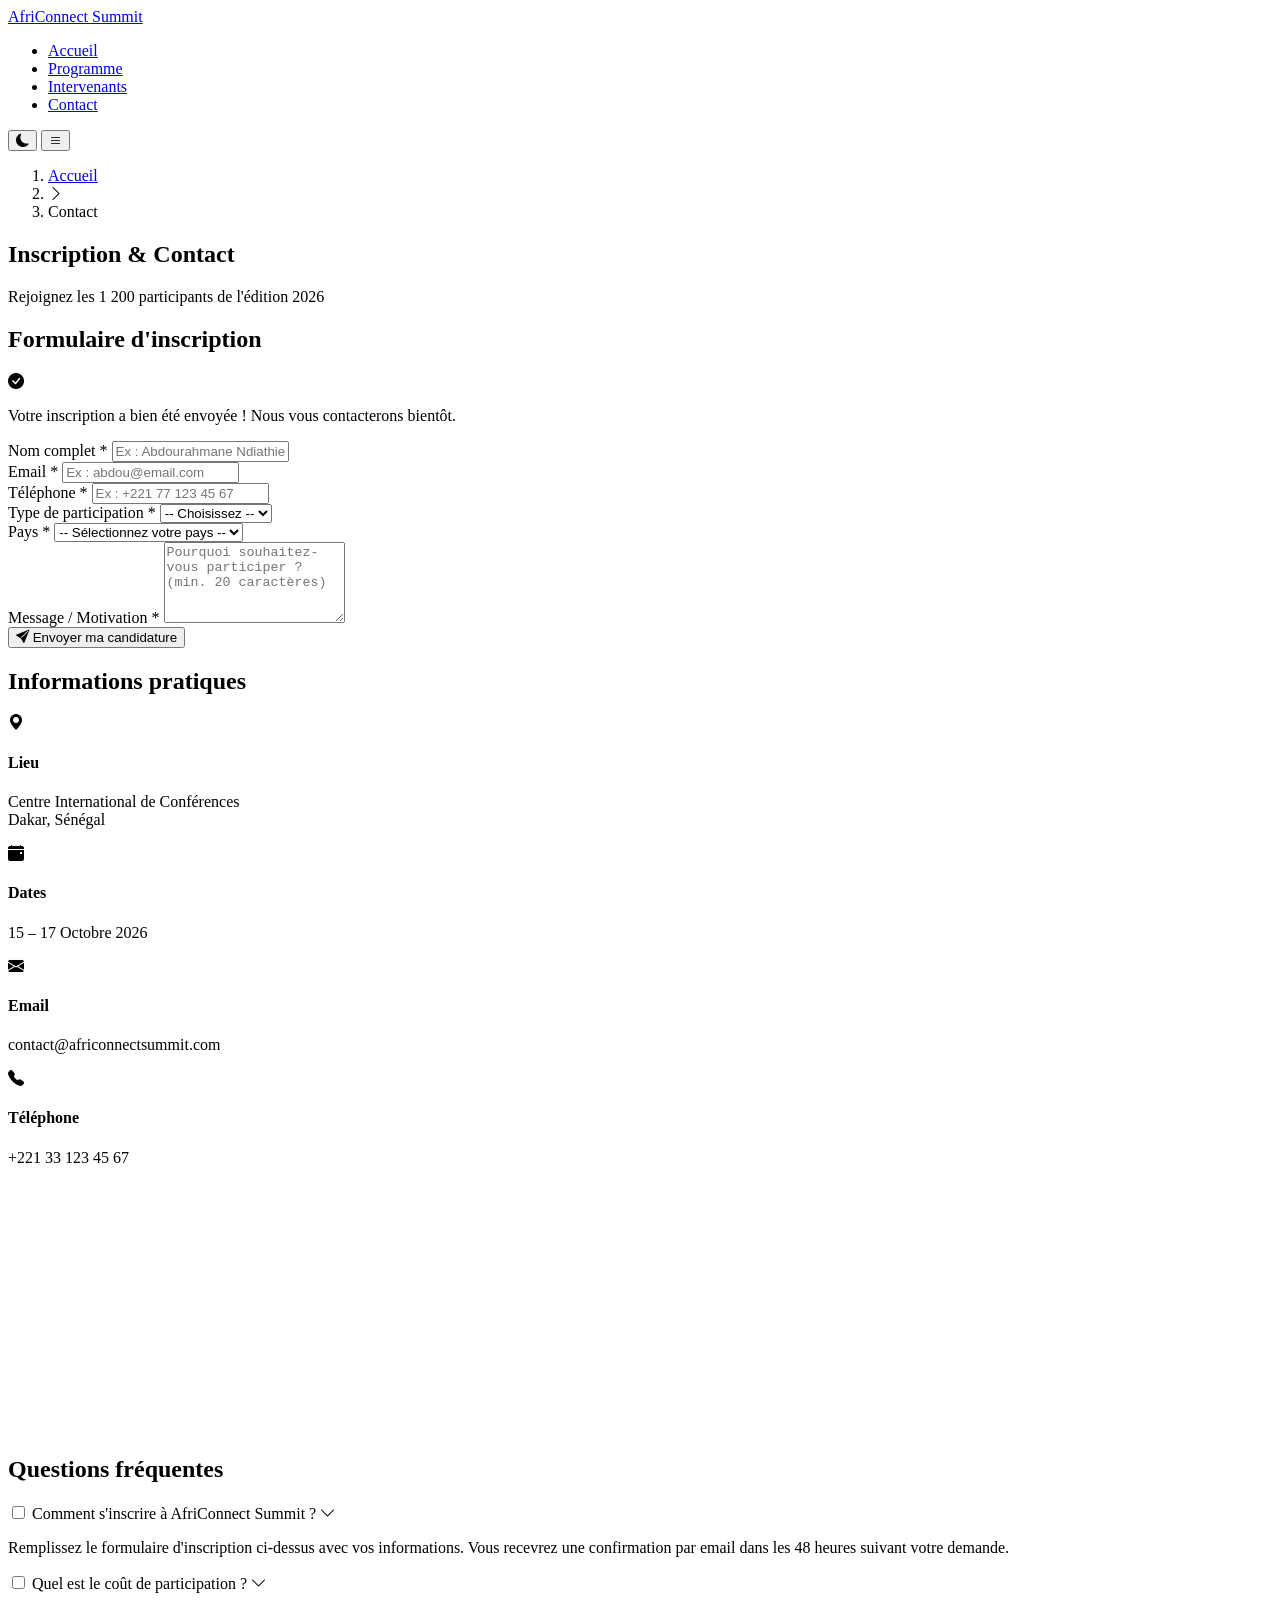
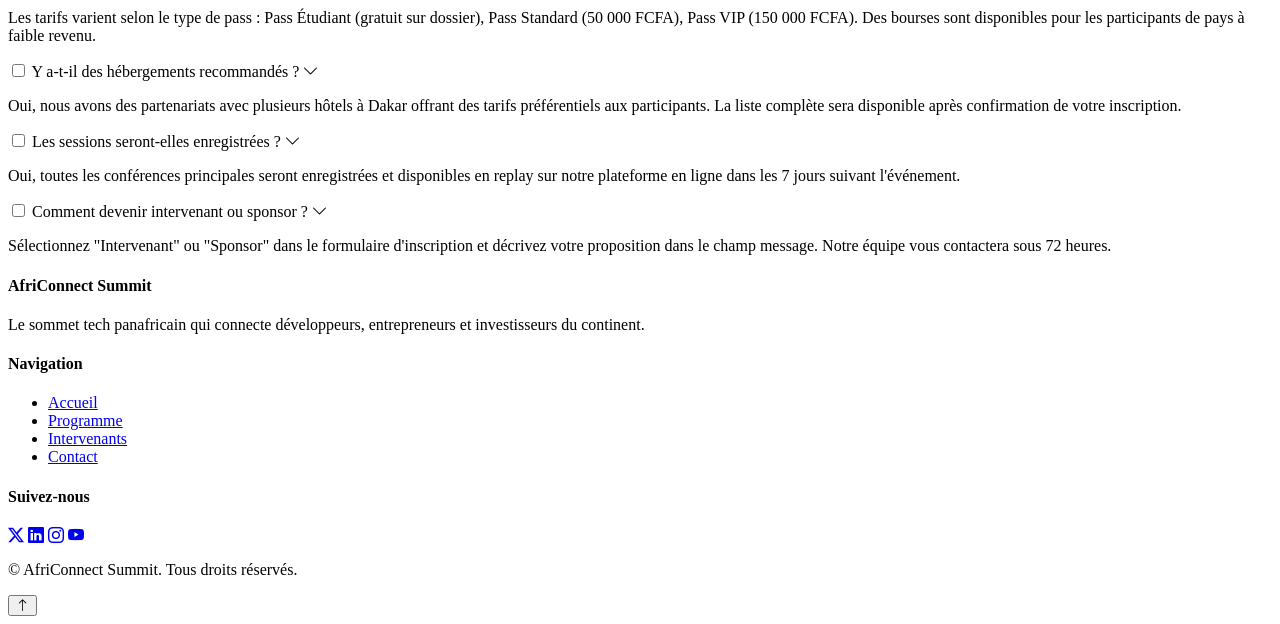
==== contact.html @ e4aba600 "HTML : structure complète des 4 pages avec sections et contenu" ====
<!DOCTYPE html>
<html lang="en">
<head>
    <meta charset="UTF-8">
    <meta name="viewport" content="width=device-width, initial-scale=1.0">
    <title>AfriConnect Summit - Contact</title>
      <!-- Bootstrap Icons -->
    <link rel="stylesheet" href="https://cdn.jsdelivr.net/npm/bootstrap-icons@1.11.0/font/bootstrap-icons.css">

    <!-- Google Fonts -->
    <link rel="preconnect" href="https://fonts.googleapis.com">
    <link href="https://fonts.googleapis.com/css2?family=Space+Grotesk:wght@400;600;700&family=Inter:wght@400;500&display=swap" rel="stylesheet">

    <!-- CSS -->
    <link rel="stylesheet" href="css/style.css">
</head>
<body>
   

    <!-- ========== NAVBAR ========== -->
    <header>
        <nav class="navbar" id="navbar">
            <div class="nav-container">
                <a href="index.html" class="nav-logo">
                    AfriConnect <span>Summit</span>
                </a>
                <ul class="nav-links" id="nav-links">
                    <li><a href="index.html">Accueil</a></li>
                    <li><a href="programme.html">Programme</a></li>
                    <li><a href="intervenants.html">Intervenants</a></li>
                    <li><a href="contact.html" class="active">Contact</a></li>
                </ul>
                <div class="nav-actions">
                    <button id="theme-toggle" aria-label="Basculer le thème">
                        <i class="bi bi-moon-fill"></i>
                    </button>
                    <button class="hamburger" id="hamburger" aria-label="Ouvrir le menu">
                        <i class="bi bi-list"></i>
                    </button>
                </div>
            </div>
        </nav>
    </header>

    <main>

        <!-- ========== HERO INTERNE ========== -->
        <section class="hero-inner">
            <div class="container">
                <nav aria-label="Fil d'ariane">
                    <ol class="breadcrumb">
                        <li><a href="index.html">Accueil</a></li>
                        <li><i class="bi bi-chevron-right"></i></li>
                        <li>Contact</li>
                    </ol>
                </nav>
                <h1>Inscription & Contact</h1>
                <p>Rejoignez les 1 200 participants de l'édition 2026</p>
            </div>
        </section>

        <!-- ========== FORMULAIRE + INFOS ========== -->
        <section class="contact-section fade-section" id="contact">
            <div class="container">
                <div class="contact-flex">

                    <!-- Formulaire à gauche -->
                    <div class="contact-form-wrapper">
                        <h2>Formulaire d'inscription</h2>

                        <!-- Message de succès (caché par défaut) -->
                        <div class="success-message" id="successMessage">
                            <i class="bi bi-check-circle-fill"></i>
                            <p>Votre inscription a bien été envoyée ! Nous vous contacterons bientôt.</p>
                        </div>

                        <form id="contactForm" novalidate>

                            <!-- Nom complet -->
                            <div class="form-group">
                                <label for="nom">Nom complet *</label>
                                <input type="text" id="nom" name="nom" placeholder="Ex : Abdourahmane Ndiathie">
                                <span class="error-msg" id="nomError"></span>
                            </div>

                            <!-- Email -->
                            <div class="form-group">
                                <label for="email">Email *</label>
                                <input type="email" id="email" name="email" placeholder="Ex : abdou@email.com">
                                <span class="error-msg" id="emailError"></span>
                            </div>

                            <!-- Téléphone -->
                            <div class="form-group">
                                <label for="telephone">Téléphone *</label>
                                <input type="tel" id="telephone" name="telephone" placeholder="Ex : +221 77 123 45 67">
                                <span class="error-msg" id="telephoneError"></span>
                            </div>

                            <!-- Type de participation -->
                            <div class="form-group">
                                <label for="participation">Type de participation *</label>
                                <select id="participation" name="participation">
                                    <option value="">-- Choisissez --</option>
                                    <option value="participant">Participant</option>
                                    <option value="intervenant">Intervenant</option>
                                    <option value="sponsor">Sponsor</option>
                                    <option value="presse">Presse</option>
                                </select>
                                <span class="error-msg" id="participationError"></span>
                            </div>

                            <!-- Pays -->
                            <div class="form-group">
                                <label for="pays">Pays *</label>
                                <select id="pays" name="pays">
                                    <option value="">-- Sélectionnez votre pays --</option>
                                    <option value="sn">Sénégal</option>
                                    <option value="ci">Côte d'Ivoire</option>
                                    <option value="ml">Mali</option>
                                    <option value="gh">Ghana</option>
                                    <option value="ng">Nigeria</option>
                                    <option value="cm">Cameroun</option>
                                    <option value="bf">Burkina Faso</option>
                                    <option value="gn">Guinée</option>
                                    <option value="tn">Tunisie</option>
                                    <option value="ma">Maroc</option>
                                    <option value="ke">Kenya</option>
                                </select>
                                <span class="error-msg" id="paysError"></span>
                            </div>

                            <!-- Message -->
                            <div class="form-group">
                                <label for="message">Message / Motivation *</label>
                                <textarea id="message" name="message" rows="5" placeholder="Pourquoi souhaitez-vous participer ? (min. 20 caractères)"></textarea>
                                <span class="error-msg" id="messageError"></span>
                            </div>

                            <button type="submit" class="btn btn-primary">
                                <i class="bi bi-send-fill"></i> Envoyer ma candidature
                            </button>

                        </form>
                    </div>

                    <!-- Informations à droite -->
                    <div class="contact-info">
                        <h2>Informations pratiques</h2>

                        <div class="info-item">
                            <i class="bi bi-geo-alt-fill"></i>
                            <div>
                                <h4>Lieu</h4>
                                <p>Centre International de Conférences<br>Dakar, Sénégal</p>
                            </div>
                        </div>

                        <div class="info-item">
                            <i class="bi bi-calendar-event-fill"></i>
                            <div>
                                <h4>Dates</h4>
                                <p>15 – 17 Octobre 2026</p>
                            </div>
                        </div>

                        <div class="info-item">
                            <i class="bi bi-envelope-fill"></i>
                            <div>
                                <h4>Email</h4>
                                <p>contact@africonnectsummit.com</p>
                            </div>
                        </div>

                        <div class="info-item">
                            <i class="bi bi-telephone-fill"></i>
                            <div>
                                <h4>Téléphone</h4>
                                <p>+221 33 123 45 67</p>
                            </div>
                        </div>

                        <!-- Google Maps -->
                        <div class="map-container">
                            <iframe
                                src="https://www.google.com/maps/embed?pb=!1m18!1m12!1m3!1d123978.33!2d-17.4676!3d14.7167!2m3!1f0!2f0!3f0!3m2!1i1024!2i768!4f13.1!3m3!1m2!1s0xec172f5b3c5bb71%3A0xb3d4e7a04ecfe42!2sDakar%2C%20S%C3%A9n%C3%A9gal!5e0!3m2!1sfr!2sfr"
                                width="100%"
                                height="250"
                                style="border:0;"
                                allowfullscreen=""
                                loading="lazy"
                                title="Localisation AfriConnect Summit - Dakar"
                                aria-label="Carte Google Maps - Dakar Sénégal">
                            </iframe>
                        </div>

                    </div>
                </div>
            </div>
        </section>

        <!-- ========== FAQ ACCORDÉON CSS PUR ========== -->
        <section class="faq fade-section" id="faq">
            <div class="container">
                <h2>Questions fréquentes</h2>

                <div class="faq-list">

                    <!-- Question 1 -->
                    <div class="faq-item">
                        <input type="checkbox" id="faq1" class="faq-toggle">
                        <label for="faq1" class="faq-question">
                            <span>Comment s'inscrire à AfriConnect Summit ?</span>
                            <i class="bi bi-chevron-down"></i>
                        </label>
                        <div class="faq-answer">
                            <p>Remplissez le formulaire d'inscription ci-dessus avec vos informations. Vous recevrez une confirmation par email dans les 48 heures suivant votre demande.</p>
                        </div>
                    </div>

                    <!-- Question 2 -->
                    <div class="faq-item">
                        <input type="checkbox" id="faq2" class="faq-toggle">
                        <label for="faq2" class="faq-question">
                            <span>Quel est le coût de participation ?</span>
                            <i class="bi bi-chevron-down"></i>
                        </label>
                        <div class="faq-answer">
                            <p>Les tarifs varient selon le type de pass : Pass Étudiant (gratuit sur dossier), Pass Standard (50 000 FCFA), Pass VIP (150 000 FCFA). Des bourses sont disponibles pour les participants de pays à faible revenu.</p>
                        </div>
                    </div>

                    <!-- Question 3 -->
                    <div class="faq-item">
                        <input type="checkbox" id="faq3" class="faq-toggle">
                        <label for="faq3" class="faq-question">
                            <span>Y a-t-il des hébergements recommandés ?</span>
                            <i class="bi bi-chevron-down"></i>
                        </label>
                        <div class="faq-answer">
                            <p>Oui, nous avons des partenariats avec plusieurs hôtels à Dakar offrant des tarifs préférentiels aux participants. La liste complète sera disponible après confirmation de votre inscription.</p>
                        </div>
                    </div>

                    <!-- Question 4 -->
                    <div class="faq-item">
                        <input type="checkbox" id="faq4" class="faq-toggle">
                        <label for="faq4" class="faq-question">
                            <span>Les sessions seront-elles enregistrées ?</span>
                            <i class="bi bi-chevron-down"></i>
                        </label>
                        <div class="faq-answer">
                            <p>Oui, toutes les conférences principales seront enregistrées et disponibles en replay sur notre plateforme en ligne dans les 7 jours suivant l'événement.</p>
                        </div>
                    </div>

                    <!-- Question 5 -->
                    <div class="faq-item">
                        <input type="checkbox" id="faq5" class="faq-toggle">
                        <label for="faq5" class="faq-question">
                            <span>Comment devenir intervenant ou sponsor ?</span>
                            <i class="bi bi-chevron-down"></i>
                        </label>
                        <div class="faq-answer">
                            <p>Sélectionnez "Intervenant" ou "Sponsor" dans le formulaire d'inscription et décrivez votre proposition dans le champ message. Notre équipe vous contactera sous 72 heures.</p>
                        </div>
                    </div>

                </div>
            </div>
        </section>

    </main>

    <!-- ========== FOOTER ========== -->
    <footer>
        <div class="footer-container">
            <div class="footer-col">
                <h4>AfriConnect Summit</h4>
                <p>Le sommet tech panafricain qui connecte développeurs, entrepreneurs et investisseurs du continent.</p>
            </div>
            <div class="footer-col">
                <h4>Navigation</h4>
                <ul>
                    <li><a href="index.html">Accueil</a></li>
                    <li><a href="programme.html">Programme</a></li>
                    <li><a href="intervenants.html">Intervenants</a></li>
                    <li><a href="contact.html">Contact</a></li>
                </ul>
            </div>
            <div class="footer-col">
                <h4>Suivez-nous</h4>
                <div class="social-links">
                    <a href="#" aria-label="Twitter"><i class="bi bi-twitter-x"></i></a>
                    <a href="#" aria-label="LinkedIn"><i class="bi bi-linkedin"></i></a>
                    <a href="#" aria-label="Instagram"><i class="bi bi-instagram"></i></a>
                    <a href="#" aria-label="YouTube"><i class="bi bi-youtube"></i></a>
                </div>
                <p>© <span id="year"></span> AfriConnect Summit. Tous droits réservés.</p>
            </div>
        </div>
        <button id="backToTop" aria-label="Retour en haut">
            <i class="bi bi-arrow-up"></i>
        </button>
    </footer>

    <script src="js/main.js"></script>

</body>
</html>
</body>
</html>
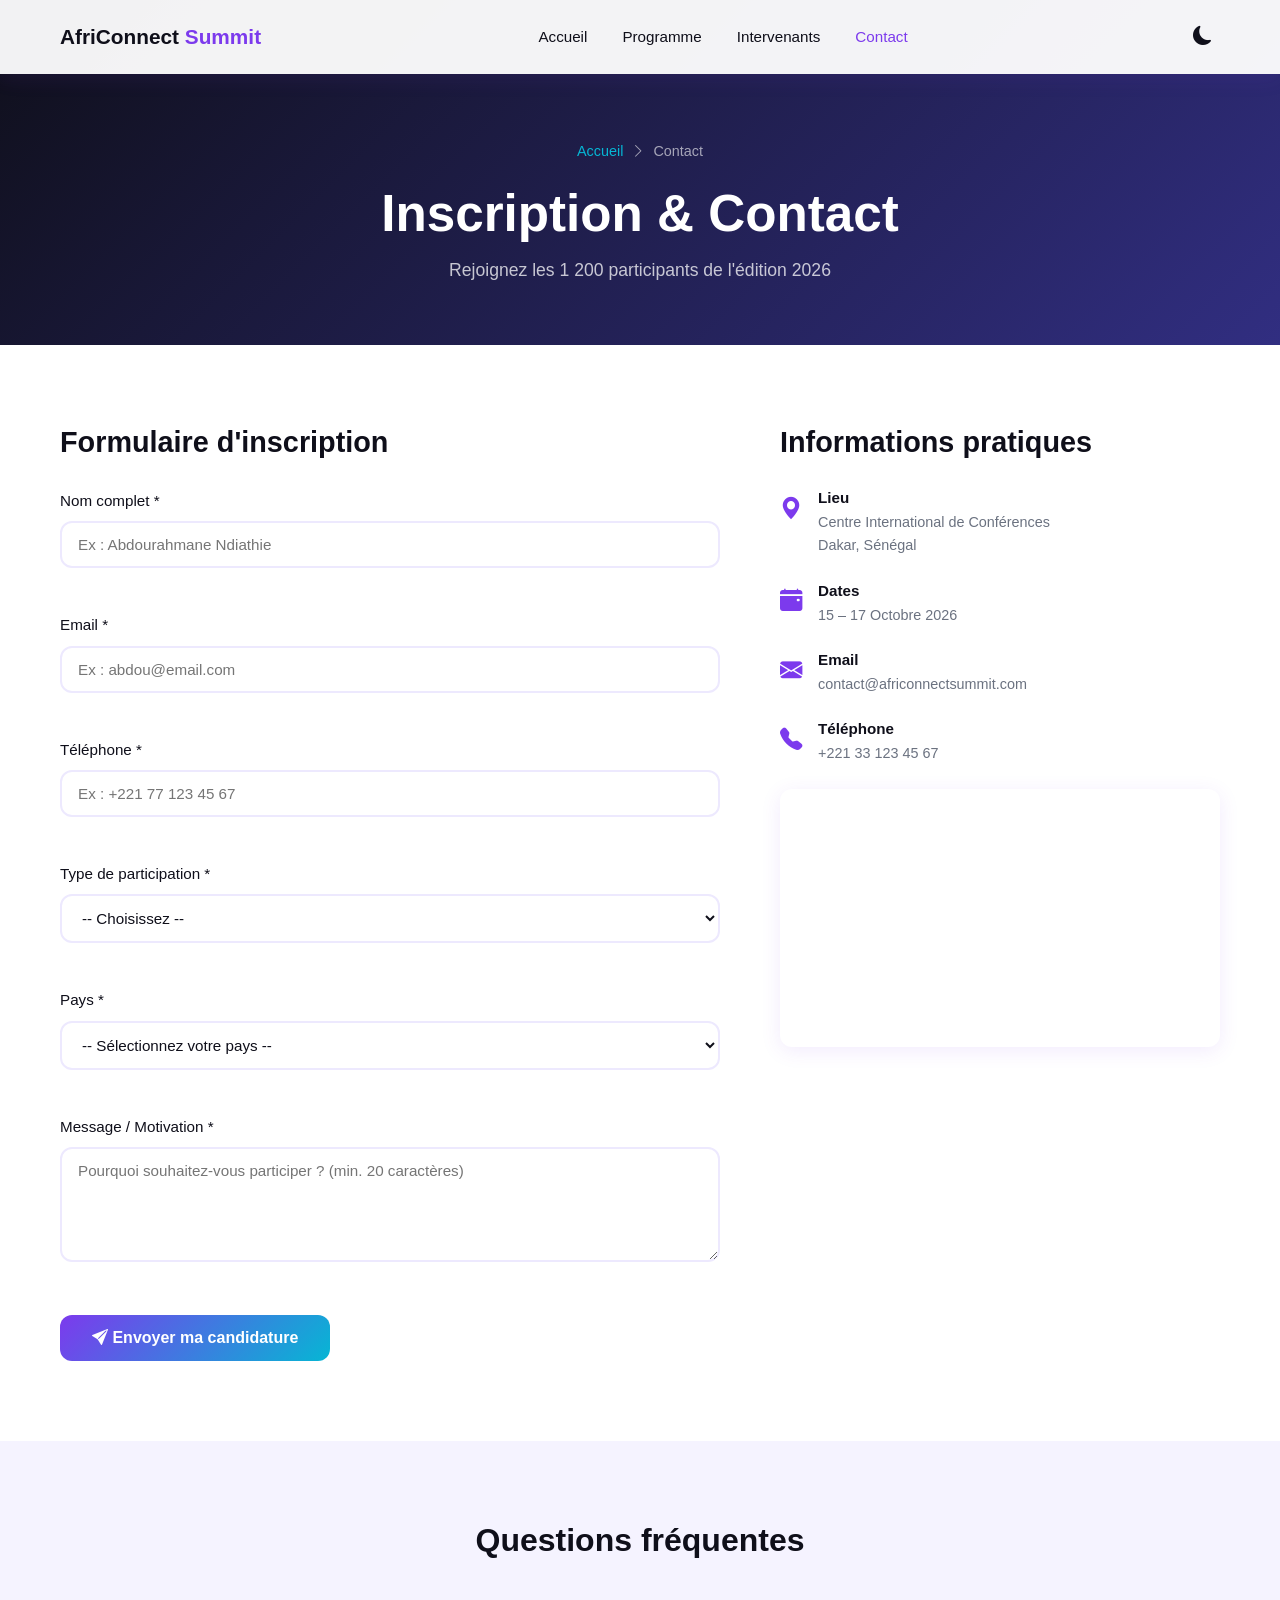
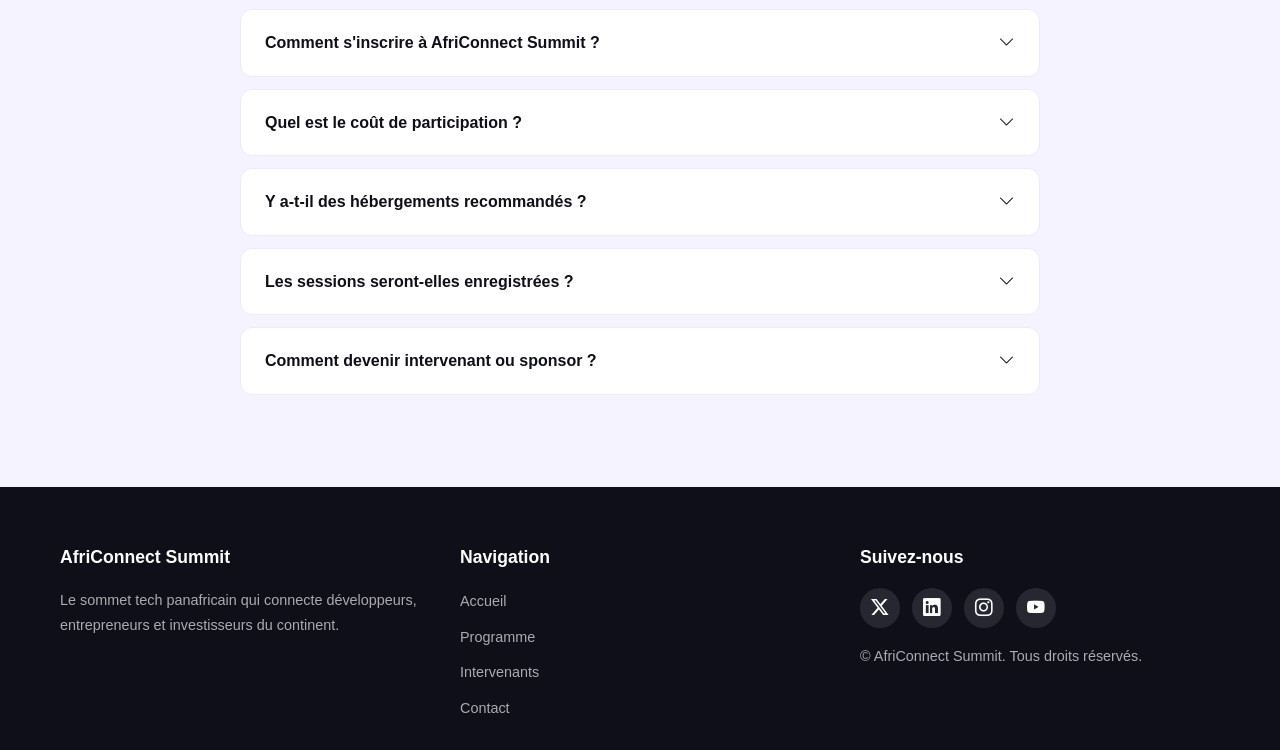
==== commit 9b992292: "CSS : variables, reset, navbar, hero, boutons et footer" ====
--- a/contact.html
+++ b/contact.html
@@ -17,7 +17,7 @@
 <body>
    
 
-    <!-- ========== NAVBAR ========== -->
+    <!--  NAVBAR  -->
     <header>
         <nav class="navbar" id="navbar">
             <div class="nav-container">
@@ -44,7 +44,7 @@
 
     <main>
 
-        <!-- ========== HERO INTERNE ========== -->
+        <!--  HERO INTERNE  -->
         <section class="hero-inner">
             <div class="container">
                 <nav aria-label="Fil d'ariane">
@@ -59,7 +59,7 @@
             </div>
         </section>
 
-        <!-- ========== FORMULAIRE + INFOS ========== -->
+        <!--  FORMULAIRE + INFOS  -->
         <section class="contact-section fade-section" id="contact">
             <div class="container">
                 <div class="contact-flex">
@@ -199,7 +199,7 @@
             </div>
         </section>
 
-        <!-- ========== FAQ ACCORDÉON CSS PUR ========== -->
+        <!--  FAQ ACCORDÉON CSS PUR  -->
         <section class="faq fade-section" id="faq">
             <div class="container">
                 <h2>Questions fréquentes</h2>
@@ -272,7 +272,7 @@
 
     </main>
 
-    <!-- ========== FOOTER ========== -->
+    <!--  FOOTER  -->
     <footer>
         <div class="footer-container">
             <div class="footer-col">
--- a/css/style.css
+++ b/css/style.css
@@ -0,0 +1,1231 @@
+/* ========================================
+   VARIABLES CSS
+   ======================================== */
+:root {
+    --primary-color: #7c3aed;
+    --secondary-color: #0f0f1a;
+    --accent-color: #06b6d4;
+    --bg-color: #ffffff;
+    --bg-secondary: #f5f3ff;
+    --text-color: #0f0f1a;
+    --text-light: #6b7280;
+    --card-bg: #ffffff;
+    --border-color: #ede9fe;
+    --navbar-bg: rgba(255, 255, 255, 0.95);
+    --shadow: 0 4px 20px rgba(124, 58, 237, 0.1);
+    --radius: 12px;
+    --transition: 0.3s ease;
+    --font-title: 'Space Grotesk', sans-serif;
+    --font-body: 'Inter', sans-serif;
+    --spacing: 80px;
+}
+
+/* ========================================
+   THÈME DARK
+   ======================================== */
+[data-theme="dark"] {
+    --bg-color: #0f0f1a;
+    --bg-secondary: #1a1a2e;
+    --text-color: #f1f0ff;
+    --text-light: #9ca3af;
+    --card-bg: #1a1a2e;
+    --border-color: #2d2b55;
+    --navbar-bg: rgba(15, 15, 26, 0.97);
+    --shadow: 0 4px 20px rgba(0, 0, 0, 0.5);
+}
+
+/* ========================================
+   RESET & BASE
+   ======================================== */
+* {
+    margin: 0;
+    padding: 0;
+    box-sizing: border-box;
+}
+
+html {
+    scroll-behavior: smooth;
+}
+
+body {
+    font-family: var(--font-body);
+    background-color: var(--bg-color);
+    color: var(--text-color);
+    transition: background-color var(--transition), color var(--transition);
+    line-height: 1.6;
+}
+
+h1, h2, h3, h4 {
+    font-family: var(--font-title);
+    line-height: 1.2;
+}
+
+a {
+    text-decoration: none;
+    color: inherit;
+    transition: color var(--transition);
+}
+
+ul {
+    list-style: none;
+}
+
+img {
+    width: 100%;
+    height: 100%;
+    object-fit: cover;
+    display: block;
+}
+
+.container {
+    max-width: 1200px;
+    margin: 0 auto;
+    padding: 0 20px;
+}
+
+/* ========================================
+   BOUTONS
+   ======================================== */
+.btn {
+    display: inline-block;
+    padding: 14px 32px;
+    border-radius: var(--radius);
+    font-family: var(--font-title);
+    font-weight: 600;
+    font-size: 1rem;
+    cursor: pointer;
+    border: none;
+    transition: transform var(--transition), box-shadow var(--transition);
+}
+
+.btn:hover {
+    transform: translateY(-3px);
+}
+
+.btn-primary {
+    background: linear-gradient(135deg, var(--primary-color), var(--accent-color));
+    color: #ffffff;
+}
+
+.btn-primary:hover {
+    box-shadow: 0 8px 25px rgba(124, 58, 237, 0.45);
+}
+
+.btn-secondary {
+    background-color: transparent;
+    color: #ffffff;
+    border: 2px solid #ffffff;
+}
+
+.btn-secondary:hover {
+    background-color: #ffffff;
+    color: var(--primary-color);
+}
+
+/* ========================================
+   NAVBAR
+   ======================================== */
+.navbar {
+    position: fixed;
+    top: 0;
+    left: 0;
+    width: 100%;
+    z-index: 1000;
+    background-color: var(--navbar-bg);
+    box-shadow: var(--shadow);
+    transition: background-color var(--transition), box-shadow var(--transition), padding var(--transition);
+    padding: 18px 0;
+}
+
+.navbar.scrolled {
+    padding: 10px 0;
+    box-shadow: 0 4px 30px rgba(0, 0, 0, 0.15);
+}
+
+.nav-container {
+    max-width: 1200px;
+    margin: 0 auto;
+    padding: 0 20px;
+    display: flex;
+    align-items: center;
+    justify-content: space-between;
+}
+
+.nav-logo {
+    font-family: var(--font-title);
+    font-size: 1.3rem;
+    font-weight: 700;
+    color: var(--text-color);
+}
+
+.nav-logo span {
+    color: var(--primary-color);
+}
+
+.nav-links {
+    display: flex;
+    gap: 35px;
+    align-items: center;
+}
+
+.nav-links a {
+    font-size: 0.95rem;
+    font-weight: 500;
+    color: var(--text-color);
+    transition: color var(--transition);
+}
+
+.nav-links a:hover,
+.nav-links a.active {
+    color: var(--primary-color);
+}
+
+.nav-actions {
+    display: flex;
+    align-items: center;
+    gap: 12px;
+}
+
+#theme-toggle {
+    background: none;
+    border: none;
+    color: var(--text-color);
+    font-size: 1.2rem;
+    cursor: pointer;
+    padding: 8px;
+    border-radius: 50%;
+    transition: background-color var(--transition), color var(--transition);
+}
+
+#theme-toggle:hover {
+    background-color: var(--bg-secondary);
+    color: var(--primary-color);
+}
+
+.hamburger {
+    display: none;
+    background: none;
+    border: none;
+    color: var(--text-color);
+    font-size: 1.5rem;
+    cursor: pointer;
+    transition: color var(--transition);
+}
+
+.hamburger:hover {
+    color: var(--primary-color);
+}
+
+/* ========================================
+   HERO — ACCUEIL
+   ======================================== */
+.hero {
+    min-height: 100vh;
+    background: linear-gradient(135deg, #0f0f1a 0%, #1e1b4b 50%, #312e81 100%);
+    display: flex;
+    align-items: center;
+    justify-content: center;
+    text-align: center;
+    padding: 100px 20px 60px;
+}
+
+.hero-content {
+    animation: fadeInUp 1s ease forwards;
+}
+
+@keyframes fadeInUp {
+    from {
+        opacity: 0;
+        transform: translateY(40px);
+    }
+    to {
+        opacity: 1;
+        transform: translateY(0);
+    }
+}
+
+.hero h1 {
+    font-size: clamp(2.5rem, 6vw, 5rem);
+    color: #ffffff;
+    margin-bottom: 20px;
+    font-weight: 700;
+}
+
+.hero-subtitle {
+    font-size: 1.2rem;
+    color: rgba(255, 255, 255, 0.75);
+    margin-bottom: 40px;
+}
+
+.hero-cta {
+    display: flex;
+    gap: 16px;
+    justify-content: center;
+    flex-wrap: wrap;
+    margin-bottom: 60px;
+}
+
+/* Compte à rebours */
+.countdown {
+    display: flex;
+    gap: 24px;
+    justify-content: center;
+    flex-wrap: wrap;
+}
+
+.countdown-item {
+    background: rgba(255, 255, 255, 0.1);
+    border: 1px solid rgba(255, 255, 255, 0.2);
+    border-radius: var(--radius);
+    padding: 20px 28px;
+    min-width: 90px;
+    text-align: center;
+    backdrop-filter: blur(10px);
+}
+
+.countdown-item span {
+    font-family: var(--font-title);
+    font-size: 2.5rem;
+    font-weight: 700;
+    color: var(--accent-color);
+    display: block;
+}
+
+.countdown-item p {
+    color: rgba(255, 255, 255, 0.7);
+    font-size: 0.85rem;
+    margin-top: 4px;
+}
+
+/* ========================================
+   HERO INTERNE
+   ======================================== */
+.hero-inner {
+    background: linear-gradient(135deg, #0f0f1a, #312e81);
+    padding: 140px 20px 60px;
+    text-align: center;
+}
+
+.hero-inner h1 {
+    font-size: clamp(2rem, 4vw, 3.5rem);
+    color: #ffffff;
+    margin-bottom: 12px;
+}
+
+.hero-inner p {
+    color: rgba(255, 255, 255, 0.75);
+    font-size: 1.1rem;
+}
+
+/* Fil d'Ariane */
+.breadcrumb {
+    display: flex;
+    align-items: center;
+    justify-content: center;
+    gap: 8px;
+    margin-bottom: 20px;
+    list-style: none;
+}
+
+.breadcrumb li {
+    color: rgba(255, 255, 255, 0.6);
+    font-size: 0.9rem;
+}
+
+.breadcrumb a {
+    color: var(--accent-color);
+    transition: opacity var(--transition);
+}
+
+.breadcrumb a:hover {
+    opacity: 0.8;
+}
+
+/* ========================================
+   FOOTER
+   ======================================== */
+footer {
+    background-color: var(--secondary-color);
+    color: rgba(255, 255, 255, 0.8);
+    padding: 60px 0 30px;
+    position: relative;
+}
+
+.footer-container {
+    max-width: 1200px;
+    margin: 0 auto;
+    padding: 0 20px;
+    display: flex;
+    gap: 40px;
+    justify-content: space-between;
+    flex-wrap: wrap;
+}
+
+.footer-col {
+    flex: 1;
+    min-width: 200px;
+}
+
+.footer-col h4 {
+    font-family: var(--font-title);
+    font-size: 1.1rem;
+    color: #ffffff;
+    margin-bottom: 20px;
+}
+
+.footer-col p {
+    font-size: 0.9rem;
+    line-height: 1.7;
+    color: rgba(255, 255, 255, 0.65);
+}
+
+.footer-col ul {
+    display: flex;
+    flex-direction: column;
+    gap: 10px;
+}
+
+.footer-col ul a {
+    color: rgba(255, 255, 255, 0.65);
+    font-size: 0.9rem;
+    transition: color var(--transition);
+}
+
+.footer-col ul a:hover {
+    color: var(--primary-color);
+}
+
+.social-links {
+    display: flex;
+    gap: 12px;
+    margin-bottom: 16px;
+}
+
+.social-links a {
+    width: 40px;
+    height: 40px;
+    border-radius: 50%;
+    background-color: rgba(255, 255, 255, 0.1);
+    display: flex;
+    align-items: center;
+    justify-content: center;
+    color: #ffffff;
+    font-size: 1.1rem;
+    transition: background-color var(--transition), transform var(--transition);
+}
+
+.social-links a:hover {
+    background-color: var(--primary-color);
+    transform: translateY(-3px);
+}
+
+/* Bouton retour en haut */
+#backToTop {
+    position: fixed;
+    bottom: 30px;
+    right: 30px;
+    width: 48px;
+    height: 48px;
+    border-radius: 50%;
+    background-color: var(--primary-color);
+    color: #ffffff;
+    border: none;
+    font-size: 1.2rem;
+    cursor: pointer;
+    display: flex;
+    align-items: center;
+    justify-content: center;
+    box-shadow: 0 4px 15px rgba(124, 58, 237, 0.4);
+    transition: transform var(--transition), opacity var(--transition);
+    opacity: 0;
+    pointer-events: none;
+}
+
+#backToTop.show {
+    opacity: 1;
+    pointer-events: all;
+}
+
+#backToTop:hover {
+    transform: translateY(-4px);
+}
+
+/* ========================================
+   RESPONSIVE MOBILE — 768px
+   ======================================== */
+@media (max-width: 768px) {
+
+    :root {
+        --spacing: 50px;
+    }
+
+    .nav-links {
+        display: none;
+        position: absolute;
+        top: 100%;
+        left: 0;
+        width: 100%;
+        background-color: var(--navbar-bg);
+        flex-direction: column;
+        padding: 20px;
+        gap: 16px;
+        box-shadow: var(--shadow);
+    }
+
+    .nav-links.open {
+        display: flex;
+    }
+
+    .hamburger {
+        display: block;
+    }
+
+    .hero h1 {
+        font-size: 2.2rem;
+    }
+
+    .countdown {
+        gap: 12px;
+    }
+
+    .countdown-item {
+        padding: 14px 18px;
+        min-width: 70px;
+    }
+
+    .countdown-item span {
+        font-size: 1.8rem;
+    }
+
+    .footer-container {
+        flex-direction: column;
+    }
+}
+
+/* ========================================
+   RESPONSIVE MOBILE — 375px
+   ======================================== */
+@media (max-width: 480px) {
+
+    .hero-cta {
+        flex-direction: column;
+        align-items: center;
+    }
+}
+/* ========================================
+   STATS — CHIFFRES CLÉS
+   ======================================== */
+.stats {
+    padding: var(--spacing) 0;
+    background-color: var(--bg-secondary);
+}
+
+.stats h2 {
+    text-align: center;
+    font-size: 2rem;
+    margin-bottom: 50px;
+    color: var(--text-color);
+}
+
+.stats-grid {
+    display: grid;
+    grid-template-columns: repeat(4, 1fr);
+    gap: 30px;
+}
+
+.stat-item {
+    text-align: center;
+    padding: 40px 20px;
+    background-color: var(--card-bg);
+    border-radius: var(--radius);
+    box-shadow: var(--shadow);
+    border: 1px solid var(--border-color);
+    transition: transform var(--transition);
+}
+
+.stat-item:hover {
+    transform: translateY(-5px);
+}
+
+.stat-item .counter {
+    font-family: var(--font-title);
+    font-size: 3rem;
+    font-weight: 700;
+    color: var(--primary-color);
+    display: block;
+}
+
+.stat-item p {
+    color: var(--text-light);
+    margin-top: 8px;
+}
+
+/* ========================================
+   POURQUOI PARTICIPER
+   ======================================== */
+.why {
+    padding: var(--spacing) 0;
+}
+
+.why h2 {
+    text-align: center;
+    font-size: 2rem;
+    margin-bottom: 50px;
+}
+
+.why-grid {
+    display: flex;
+    gap: 30px;
+    justify-content: center;
+    flex-wrap: wrap;
+}
+
+.why-card {
+    flex: 1;
+    min-width: 250px;
+    max-width: 360px;
+    background-color: var(--card-bg);
+    border-radius: var(--radius);
+    padding: 40px 30px;
+    text-align: center;
+    box-shadow: var(--shadow);
+    border: 1px solid var(--border-color);
+    transition: transform var(--transition), box-shadow var(--transition);
+}
+
+.why-card:hover {
+    transform: translateY(-6px);
+    box-shadow: 0 12px 35px rgba(124, 58, 237, 0.15);
+}
+
+.why-card i {
+    font-size: 2.5rem;
+    color: var(--primary-color);
+    margin-bottom: 20px;
+    display: block;
+}
+
+.why-card h3 {
+    font-size: 1.2rem;
+    margin-bottom: 12px;
+}
+
+.why-card p {
+    color: var(--text-light);
+    font-size: 0.95rem;
+}
+
+/* ========================================
+   INTERVENANTS VEDETTES
+   ======================================== */
+.speakers {
+    padding: var(--spacing) 0;
+    background-color: var(--bg-secondary);
+    text-align: center;
+}
+
+.speakers h2 {
+    font-size: 2rem;
+    margin-bottom: 50px;
+}
+
+.speakers-grid {
+    display: grid;
+    grid-template-columns: repeat(4, 1fr);
+    gap: 24px;
+    margin-bottom: 40px;
+}
+
+.speaker-card {
+    background-color: var(--card-bg);
+    border-radius: var(--radius);
+    overflow: hidden;
+    box-shadow: var(--shadow);
+    border: 1px solid var(--border-color);
+    transition: transform var(--transition), box-shadow var(--transition);
+}
+
+.speaker-card:hover {
+    transform: translateY(-6px);
+    box-shadow: 0 12px 35px rgba(124, 58, 237, 0.2);
+}
+
+.speaker-card img {
+    height: 220px;
+    object-fit: cover;
+    object-position: top;
+}
+
+.speaker-info {
+    padding: 20px;
+}
+
+.speaker-info h3 {
+    font-size: 1.05rem;
+    margin-bottom: 6px;
+}
+
+.speaker-info p {
+    color: var(--text-light);
+    font-size: 0.9rem;
+}
+
+/* ========================================
+   SPONSORS
+   ======================================== */
+.sponsors {
+    padding: var(--spacing) 0;
+}
+
+.sponsors h2 {
+    text-align: center;
+    font-size: 2rem;
+    margin-bottom: 50px;
+}
+
+.sponsors-flex {
+    display: flex;
+    gap: 24px;
+    justify-content: center;
+    align-items: flex-start;
+    flex-wrap: wrap;
+}
+
+.sponsor-level {
+    border-radius: var(--radius);
+    padding: 30px;
+    text-align: center;
+    border: 2px solid var(--border-color);
+    transition: transform var(--transition);
+}
+
+.sponsor-level:hover {
+    transform: translateY(-4px);
+}
+
+.sponsor-level.gold {
+    flex: 1.5;
+    min-width: 280px;
+    border-color: #f4c430;
+    background: linear-gradient(135deg, rgba(244, 196, 48, 0.08), transparent);
+}
+
+.sponsor-level.silver {
+    flex: 1.2;
+    min-width: 220px;
+    border-color: #c0c0c0;
+}
+
+.sponsor-level.bronze {
+    flex: 1;
+    min-width: 180px;
+    border-color: #cd7f32;
+}
+
+.sponsor-level.gold h3 { color: #f4c430; }
+.sponsor-level.silver h3 { color: #a0a0a0; }
+.sponsor-level.bronze h3 { color: #cd7f32; }
+
+.sponsor-level h3 {
+    font-size: 1.2rem;
+    margin-bottom: 16px;
+}
+
+.sponsor-logos {
+    display: flex;
+    flex-direction: column;
+    gap: 10px;
+}
+
+.sponsor-logos span {
+    padding: 10px 20px;
+    background-color: var(--bg-secondary);
+    border-radius: 8px;
+    font-weight: 600;
+    font-size: 0.95rem;
+    color: var(--text-color);
+}
+
+/* ========================================
+   PROGRAMME — ONGLETS
+   ======================================== */
+.programme {
+    padding: var(--spacing) 0;
+}
+
+.tabs {
+    display: flex;
+    gap: 12px;
+    margin-bottom: 40px;
+    flex-wrap: wrap;
+}
+
+.tab-btn {
+    padding: 12px 28px;
+    border: 2px solid var(--border-color);
+    border-radius: var(--radius);
+    background: none;
+    color: var(--text-color);
+    font-family: var(--font-title);
+    font-size: 0.95rem;
+    font-weight: 600;
+    cursor: pointer;
+    transition: all var(--transition);
+}
+
+.tab-btn:hover {
+    border-color: var(--primary-color);
+    color: var(--primary-color);
+}
+
+.tab-btn.active {
+    background-color: var(--primary-color);
+    border-color: var(--primary-color);
+    color: #ffffff;
+}
+
+.tab-content {
+    display: none;
+}
+
+.tab-content.active {
+    display: block;
+}
+
+.programme-table {
+    width: 100%;
+    border-collapse: collapse;
+    border-radius: var(--radius);
+    overflow: hidden;
+    box-shadow: var(--shadow);
+}
+
+.programme-table th {
+    background-color: var(--primary-color);
+    color: #ffffff;
+    padding: 16px 20px;
+    text-align: left;
+    font-family: var(--font-title);
+}
+
+.programme-table td {
+    padding: 16px 20px;
+    border-bottom: 1px solid var(--border-color);
+    color: var(--text-color);
+    font-size: 0.95rem;
+}
+
+.programme-table tbody tr:nth-child(even) {
+    background-color: var(--bg-secondary);
+}
+
+.programme-table tbody tr:hover {
+    background-color: rgba(124, 58, 237, 0.06);
+}
+
+/* ========================================
+   THÉMATIQUES
+   ======================================== */
+.themes {
+    padding: var(--spacing) 0;
+    background-color: var(--bg-secondary);
+}
+
+.themes h2 {
+    text-align: center;
+    font-size: 2rem;
+    margin-bottom: 50px;
+}
+
+.themes-grid {
+    display: grid;
+    grid-template-columns: repeat(2, 1fr);
+    gap: 24px;
+}
+
+.theme-card {
+    background-color: var(--card-bg);
+    border-radius: var(--radius);
+    padding: 36px;
+    display: flex;
+    gap: 20px;
+    align-items: flex-start;
+    box-shadow: var(--shadow);
+    border: 1px solid var(--border-color);
+    transition: transform var(--transition);
+}
+
+.theme-card:hover {
+    transform: translateY(-4px);
+}
+
+.theme-card i {
+    font-size: 2rem;
+    color: var(--primary-color);
+    flex-shrink: 0;
+}
+
+.theme-card h3 {
+    font-size: 1.1rem;
+    margin-bottom: 8px;
+}
+
+.theme-card p {
+    color: var(--text-light);
+    font-size: 0.9rem;
+}
+
+/* ========================================
+   INTERVENANTS — FILTRES + GRILLE
+   ======================================== */
+.intervenants {
+    padding: var(--spacing) 0;
+}
+
+.filtres {
+    display: flex;
+    gap: 12px;
+    flex-wrap: wrap;
+    margin-bottom: 40px;
+}
+
+.filtre-btn {
+    padding: 10px 24px;
+    border: 2px solid var(--border-color);
+    border-radius: 50px;
+    background: none;
+    color: var(--text-color);
+    font-size: 0.9rem;
+    font-weight: 500;
+    cursor: pointer;
+    transition: all var(--transition);
+}
+
+.filtre-btn:hover {
+    border-color: var(--primary-color);
+    color: var(--primary-color);
+}
+
+.filtre-btn.active {
+    background-color: var(--primary-color);
+    border-color: var(--primary-color);
+    color: #ffffff;
+}
+
+.intervenants-grid {
+    display: grid;
+    grid-template-columns: repeat(3, 1fr);
+    gap: 24px;
+}
+
+.intervenant-card {
+    background-color: var(--card-bg);
+    border-radius: var(--radius);
+    overflow: hidden;
+    box-shadow: var(--shadow);
+    border: 1px solid var(--border-color);
+    transition: transform var(--transition), box-shadow var(--transition);
+}
+
+.intervenant-card:hover {
+    transform: translateY(-6px);
+    box-shadow: 0 12px 35px rgba(124, 58, 237, 0.2);
+}
+
+.intervenant-card img {
+    height: 260px;
+    object-fit: cover;
+    object-position: top;
+}
+
+.intervenant-info {
+    padding: 20px;
+}
+
+.intervenant-info h3 {
+    font-size: 1.1rem;
+    margin-bottom: 6px;
+}
+
+.intervenant-info .specialite {
+    color: var(--primary-color);
+    font-weight: 500;
+    font-size: 0.9rem;
+    margin-bottom: 4px;
+}
+
+.intervenant-info .pays {
+    color: var(--text-light);
+    font-size: 0.85rem;
+}
+
+/* ========================================
+   CONTACT — FORMULAIRE
+   ======================================== */
+.contact-section {
+    padding: var(--spacing) 0;
+}
+
+.contact-flex {
+    display: flex;
+    gap: 60px;
+    align-items: flex-start;
+    flex-wrap: wrap;
+}
+
+.contact-form-wrapper {
+    flex: 1.5;
+    min-width: 300px;
+}
+
+.contact-form-wrapper h2 {
+    font-size: 1.8rem;
+    margin-bottom: 30px;
+}
+
+.contact-info {
+    flex: 1;
+    min-width: 280px;
+}
+
+.contact-info h2 {
+    font-size: 1.8rem;
+    margin-bottom: 30px;
+}
+
+.form-group {
+    margin-bottom: 22px;
+}
+
+.form-group label {
+    display: block;
+    margin-bottom: 8px;
+    font-weight: 500;
+    font-size: 0.95rem;
+}
+
+.form-group input,
+.form-group select,
+.form-group textarea {
+    width: 100%;
+    padding: 13px 16px;
+    border: 2px solid var(--border-color);
+    border-radius: var(--radius);
+    background-color: var(--bg-color);
+    color: var(--text-color);
+    font-family: var(--font-body);
+    font-size: 0.95rem;
+    transition: border-color var(--transition);
+    outline: none;
+}
+
+.form-group input:focus,
+.form-group select:focus,
+.form-group textarea:focus {
+    border-color: var(--primary-color);
+}
+
+.form-group input.valid,
+.form-group select.valid,
+.form-group textarea.valid {
+    border-color: #28a745;
+}
+
+.form-group input.invalid,
+.form-group select.invalid,
+.form-group textarea.invalid {
+    border-color: #dc3545;
+}
+
+.error-msg {
+    display: block;
+    color: #dc3545;
+    font-size: 0.82rem;
+    margin-top: 5px;
+    min-height: 18px;
+}
+
+.success-message {
+    display: none;
+    background-color: #d4edda;
+    color: #155724;
+    border: 1px solid #c3e6cb;
+    border-radius: var(--radius);
+    padding: 20px;
+    margin-bottom: 24px;
+    text-align: center;
+    gap: 12px;
+    align-items: center;
+}
+
+.success-message.show {
+    display: flex;
+}
+
+.success-message i {
+    font-size: 1.5rem;
+    color: #28a745;
+}
+
+.info-item {
+    display: flex;
+    gap: 16px;
+    align-items: flex-start;
+    margin-bottom: 24px;
+}
+
+.info-item i {
+    font-size: 1.4rem;
+    color: var(--primary-color);
+    flex-shrink: 0;
+    margin-top: 2px;
+}
+
+.info-item h4 {
+    font-size: 0.95rem;
+    margin-bottom: 4px;
+}
+
+.info-item p {
+    color: var(--text-light);
+    font-size: 0.9rem;
+}
+
+.map-container {
+    border-radius: var(--radius);
+    overflow: hidden;
+    margin-top: 24px;
+    box-shadow: var(--shadow);
+}
+
+/* ========================================
+   FAQ — ACCORDÉON CSS PUR
+   ======================================== */
+.faq {
+    padding: var(--spacing) 0;
+    background-color: var(--bg-secondary);
+}
+
+.faq h2 {
+    text-align: center;
+    font-size: 2rem;
+    margin-bottom: 50px;
+}
+
+.faq-list {
+    max-width: 800px;
+    margin: 0 auto;
+}
+
+.faq-toggle {
+    display: none;
+}
+
+.faq-item {
+    border: 1px solid var(--border-color);
+    border-radius: var(--radius);
+    margin-bottom: 12px;
+    overflow: hidden;
+    background-color: var(--card-bg);
+}
+
+.faq-question {
+    display: flex;
+    justify-content: space-between;
+    align-items: center;
+    padding: 20px 24px;
+    cursor: pointer;
+    font-weight: 600;
+    font-family: var(--font-title);
+    color: var(--text-color);
+    transition: color var(--transition);
+    user-select: none;
+}
+
+.faq-question:hover {
+    color: var(--primary-color);
+}
+
+.faq-question i {
+    transition: transform var(--transition);
+    flex-shrink: 0;
+}
+
+.faq-toggle:checked + .faq-question i {
+    transform: rotate(180deg);
+}
+
+.faq-toggle:checked + .faq-question {
+    color: var(--primary-color);
+}
+
+.faq-answer {
+    max-height: 0;
+    overflow: hidden;
+    transition: max-height 0.4s ease, padding 0.3s ease;
+    padding: 0 24px;
+}
+
+.faq-toggle:checked ~ .faq-answer {
+    max-height: 200px;
+    padding: 0 24px 20px;
+}
+
+.faq-answer p {
+    color: var(--text-light);
+    font-size: 0.95rem;
+    line-height: 1.7;
+}
+
+/* ========================================
+   RESPONSIVE — 768px
+   ======================================== */
+@media (max-width: 768px) {
+
+    .stats-grid {
+        grid-template-columns: repeat(2, 1fr);
+    }
+
+    .speakers-grid {
+        grid-template-columns: repeat(2, 1fr);
+    }
+
+    .intervenants-grid {
+        grid-template-columns: repeat(2, 1fr);
+    }
+
+    .themes-grid {
+        grid-template-columns: 1fr;
+    }
+
+    .tabs {
+        flex-direction: column;
+    }
+
+    .tab-btn {
+        width: 100%;
+        text-align: center;
+    }
+}
+
+/* ========================================
+   RESPONSIVE — 375px
+   ======================================== */
+@media (max-width: 480px) {
+
+    .stats-grid {
+        grid-template-columns: repeat(2, 1fr);
+    }
+
+    .speakers-grid {
+        grid-template-columns: 1fr;
+    }
+
+    .intervenants-grid {
+        grid-template-columns: 1fr;
+    }
+
+    .contact-flex {
+        flex-direction: column;
+    }
+}
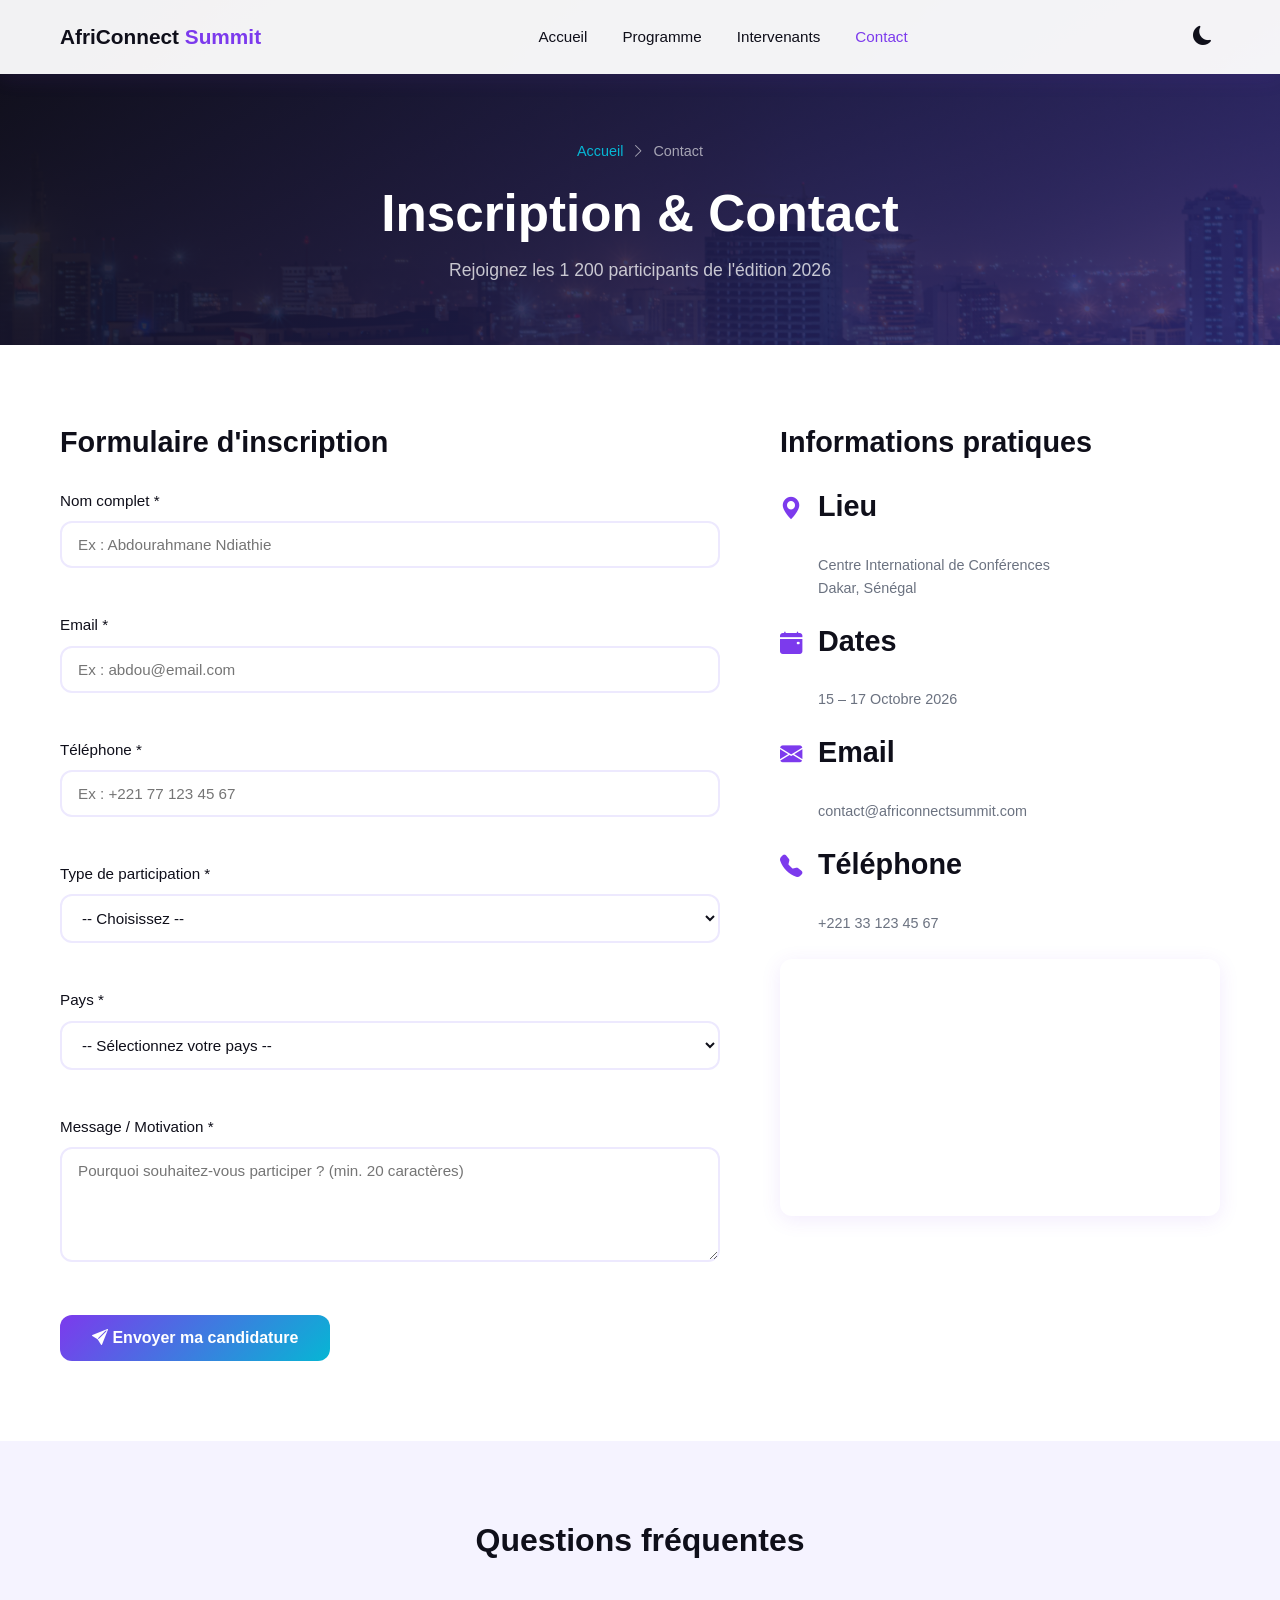
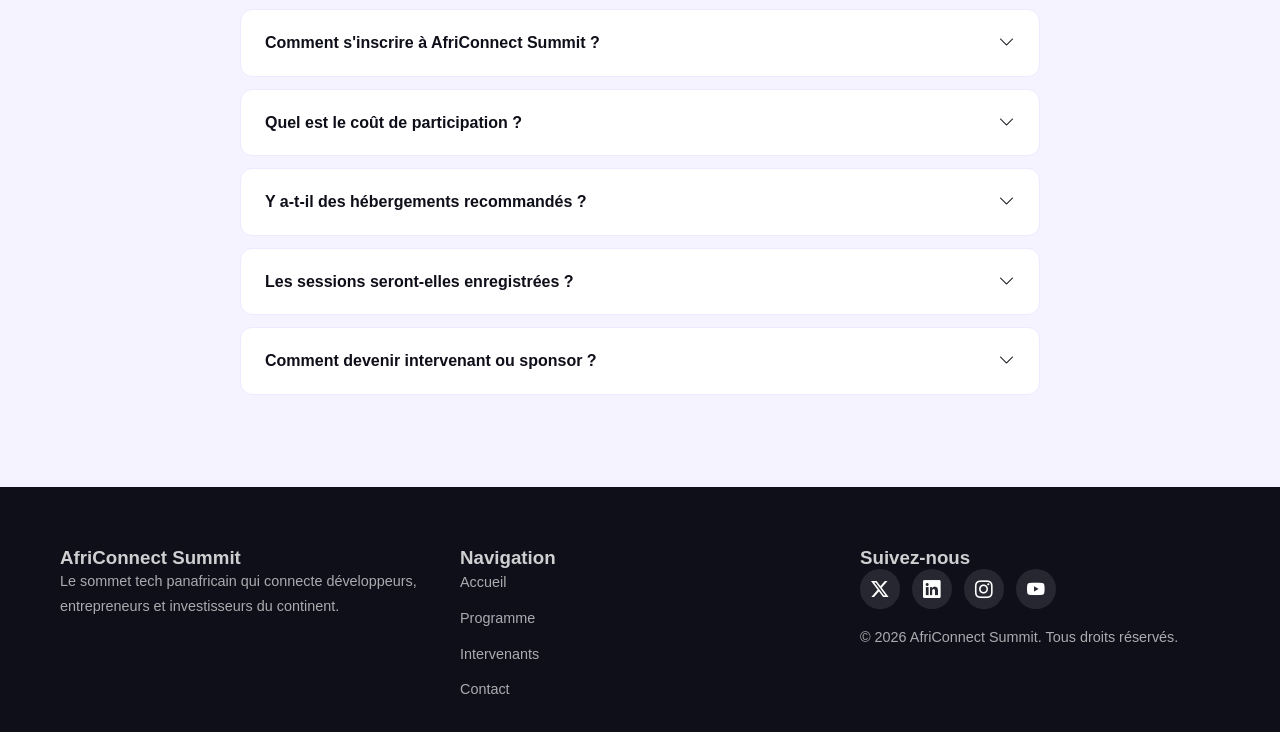
==== commit 6b47cf3f: "Finalisation : corrections, commentaires et vérification responsive" ====
--- a/contact.html
+++ b/contact.html
@@ -1,5 +1,5 @@
 <!DOCTYPE html>
-<html lang="en">
+<html lang="fr">
 <head>
     <meta charset="UTF-8">
     <meta name="viewport" content="width=device-width, initial-scale=1.0">
@@ -151,7 +151,7 @@
                         <div class="info-item">
                             <i class="bi bi-geo-alt-fill"></i>
                             <div>
-                                <h4>Lieu</h4>
+                                <h2>Lieu</h2>
                                 <p>Centre International de Conférences<br>Dakar, Sénégal</p>
                             </div>
                         </div>
@@ -159,7 +159,7 @@
                         <div class="info-item">
                             <i class="bi bi-calendar-event-fill"></i>
                             <div>
-                                <h4>Dates</h4>
+                                <h2>Dates</h2>
                                 <p>15 – 17 Octobre 2026</p>
                             </div>
                         </div>
@@ -167,7 +167,7 @@
                         <div class="info-item">
                             <i class="bi bi-envelope-fill"></i>
                             <div>
-                                <h4>Email</h4>
+                                <h2>Email</h2>
                                 <p>contact@africonnectsummit.com</p>
                             </div>
                         </div>
@@ -175,7 +175,7 @@
                         <div class="info-item">
                             <i class="bi bi-telephone-fill"></i>
                             <div>
-                                <h4>Téléphone</h4>
+                                <h2>Téléphone</h2>
                                 <p>+221 33 123 45 67</p>
                             </div>
                         </div>
@@ -184,7 +184,7 @@
                         <div class="map-container">
                             <iframe
                                 src="https://www.google.com/maps/embed?pb=!1m18!1m12!1m3!1d123978.33!2d-17.4676!3d14.7167!2m3!1f0!2f0!3f0!3m2!1i1024!2i768!4f13.1!3m3!1m2!1s0xec172f5b3c5bb71%3A0xb3d4e7a04ecfe42!2sDakar%2C%20S%C3%A9n%C3%A9gal!5e0!3m2!1sfr!2sfr"
-                                width="100%"
+                                width="100"
                                 height="250"
                                 style="border:0;"
                                 allowfullscreen=""
@@ -276,11 +276,11 @@
     <footer>
         <div class="footer-container">
             <div class="footer-col">
-                <h4>AfriConnect Summit</h4>
+                <h3>AfriConnect Summit</h3>
                 <p>Le sommet tech panafricain qui connecte développeurs, entrepreneurs et investisseurs du continent.</p>
             </div>
             <div class="footer-col">
-                <h4>Navigation</h4>
+                <h3>Navigation</h3>
                 <ul>
                     <li><a href="index.html">Accueil</a></li>
                     <li><a href="programme.html">Programme</a></li>
@@ -289,7 +289,7 @@
                 </ul>
             </div>
             <div class="footer-col">
-                <h4>Suivez-nous</h4>
+                <h3>Suivez-nous</h3>
                 <div class="social-links">
                     <a href="#" aria-label="Twitter"><i class="bi bi-twitter-x"></i></a>
                     <a href="#" aria-label="LinkedIn"><i class="bi bi-linkedin"></i></a>
@@ -307,6 +307,4 @@
     <script src="js/main.js"></script>
 
 </body>
-</html>
-</body>
 </html>
--- a/css/style.css
+++ b/css/style.css
@@ -1,6 +1,4 @@
-/* ========================================
-   VARIABLES CSS
-   ======================================== */
+/* VARIABLES CSS*/
 :root {
     --primary-color: #7c3aed;
     --secondary-color: #0f0f1a;
@@ -20,9 +18,7 @@
     --spacing: 80px;
 }
 
-/* ========================================
-   THÈME DARK
-   ======================================== */
+/* THÈME DARK */
 [data-theme="dark"] {
     --bg-color: #0f0f1a;
     --bg-secondary: #1a1a2e;
@@ -34,9 +30,7 @@
     --shadow: 0 4px 20px rgba(0, 0, 0, 0.5);
 }
 
-/* ========================================
-   RESET & BASE
-   ======================================== */
+/* RESET & BASE */
 * {
     margin: 0;
     padding: 0;
@@ -83,9 +77,7 @@
     padding: 0 20px;
 }
 
-/* ========================================
-   BOUTONS
-   ======================================== */
+/* BOUTONS */
 .btn {
     display: inline-block;
     padding: 14px 32px;
@@ -122,9 +114,7 @@
     color: var(--primary-color);
 }
 
-/* ========================================
-   NAVBAR
-   ======================================== */
+/*NAVBAR */
 .navbar {
     position: fixed;
     top: 0;
@@ -216,12 +206,14 @@
     color: var(--primary-color);
 }
 
-/* ========================================
-   HERO — ACCUEIL
-   ======================================== */
+/* HERO — ACCUEIL */
 .hero {
     min-height: 100vh;
-    background: linear-gradient(135deg, #0f0f1a 0%, #1e1b4b 50%, #312e81 100%);
+    background: 
+        linear-gradient(135deg, 
+            rgba(15, 15, 26, 0.85) 0%, 
+            rgba(49, 46, 129, 0.75) 100%),
+        url('../images/hero (2).jpg') center/cover no-repeat fixed;
     display: flex;
     align-items: center;
     justify-content: center;
@@ -297,15 +289,16 @@
     margin-top: 4px;
 }
 
-/* ========================================
-   HERO INTERNE
-   ======================================== */
+/* HERO INTERNE */
 .hero-inner {
-    background: linear-gradient(135deg, #0f0f1a, #312e81);
+    background:
+        linear-gradient(135deg,
+            rgba(15, 15, 26, 0.90) 0%,
+            rgba(49, 46, 129, 0.80) 100%),
+        url('../images/hero (2).jpg') center/cover no-repeat;
     padding: 140px 20px 60px;
     text-align: center;
 }
-
 .hero-inner h1 {
     font-size: clamp(2rem, 4vw, 3.5rem);
     color: #ffffff;
@@ -341,9 +334,7 @@
     opacity: 0.8;
 }
 
-/* ========================================
-   FOOTER
-   ======================================== */
+/*FOOTER */
 footer {
     background-color: var(--secondary-color);
     color: rgba(255, 255, 255, 0.8);
@@ -450,9 +441,7 @@
     transform: translateY(-4px);
 }
 
-/* ========================================
-   RESPONSIVE MOBILE — 768px
-   ======================================== */
+/* RESPONSIVE MOBILE — 768px */
 @media (max-width: 768px) {
 
     :root {
@@ -502,9 +491,7 @@
     }
 }
 
-/* ========================================
-   RESPONSIVE MOBILE — 375px
-   ======================================== */
+/*RESPONSIVE MOBILE — 375px */
 @media (max-width: 480px) {
 
     .hero-cta {
@@ -512,9 +499,7 @@
         align-items: center;
     }
 }
-/* ========================================
-   STATS — CHIFFRES CLÉS
-   ======================================== */
+/* STATS — CHIFFRES CLÉS */
 .stats {
     padding: var(--spacing) 0;
     background-color: var(--bg-secondary);
@@ -560,9 +545,7 @@
     margin-top: 8px;
 }
 
-/* ========================================
-   POURQUOI PARTICIPER
-   ======================================== */
+/* POURQUOI PARTICIPER */
 .why {
     padding: var(--spacing) 0;
 }
@@ -615,9 +598,7 @@
     font-size: 0.95rem;
 }
 
-/* ========================================
-   INTERVENANTS VEDETTES
-   ======================================== */
+/* INTERVENANTS VEDETTES */
 .speakers {
     padding: var(--spacing) 0;
     background-color: var(--bg-secondary);
@@ -670,9 +651,7 @@
     font-size: 0.9rem;
 }
 
-/* ========================================
-   SPONSORS
-   ======================================== */
+/* SPONSORS */
 .sponsors {
     padding: var(--spacing) 0;
 }
@@ -746,9 +725,7 @@
     color: var(--text-color);
 }
 
-/* ========================================
-   PROGRAMME — ONGLETS
-   ======================================== */
+/* PROGRAMME — ONGLETS */
 .programme {
     padding: var(--spacing) 0;
 }
@@ -823,9 +800,7 @@
     background-color: rgba(124, 58, 237, 0.06);
 }
 
-/* ========================================
-   THÉMATIQUES
-   ======================================== */
+/* THÉMATIQUES */
 .themes {
     padding: var(--spacing) 0;
     background-color: var(--bg-secondary);
@@ -875,9 +850,7 @@
     font-size: 0.9rem;
 }
 
-/* ========================================
-   INTERVENANTS — FILTRES + GRILLE
-   ======================================== */
+/* INTERVENANTS — FILTRES + GRILLE */
 .intervenants {
     padding: var(--spacing) 0;
 }
@@ -959,9 +932,7 @@
     font-size: 0.85rem;
 }
 
-/* ========================================
-   CONTACT — FORMULAIRE
-   ======================================== */
+/* CONTACT — FORMULAIRE */
 .contact-section {
     padding: var(--spacing) 0;
 }
@@ -992,7 +963,7 @@
     font-size: 1.8rem;
     margin-bottom: 30px;
 }
-
+/* FORMULAIRE */
 .form-group {
     margin-bottom: 22px;
 }
@@ -1036,7 +1007,7 @@
 .form-group textarea.invalid {
     border-color: #dc3545;
 }
-
+/* Messages d'erreur et de succès */
 .error-msg {
     display: block;
     color: #dc3545;
@@ -1098,9 +1069,7 @@
     box-shadow: var(--shadow);
 }
 
-/* ========================================
-   FAQ — ACCORDÉON CSS PUR
-   ======================================== */
+/* FAQ — ACCORDÉON CSS PUR */
 .faq {
     padding: var(--spacing) 0;
     background-color: var(--bg-secondary);
@@ -1177,9 +1146,7 @@
     line-height: 1.7;
 }
 
-/* ========================================
-   RESPONSIVE — 768px
-   ======================================== */
+/* RESPONSIVE — 768px */
 @media (max-width: 768px) {
 
     .stats-grid {
@@ -1207,10 +1174,15 @@
         text-align: center;
     }
 }
-
-/* ========================================
-   RESPONSIVE — 375px
-   ======================================== */
+.fi {
+    width: 1.2em;
+    height: 0.9em;
+    border-radius: 2px;
+    margin-right: 6px;
+    vertical-align: middle;
+}
+
+/* RESPONSIVE — 375px */
 @media (max-width: 480px) {
 
     .stats-grid {
@@ -1228,4 +1200,22 @@
     .contact-flex {
         flex-direction: column;
     }
+}
+/* ANIMATIONS FADE-IN AU SCROLL */
+
+/* Sans JS — sections visibles par défaut */
+.fade-section {
+    transition: opacity 0.7s ease, transform 0.7s ease;
+}
+
+/* Avec JS — cachées au départ */
+.fade-section.animate {
+    opacity: 0;
+    transform: translateY(30px);
+}
+
+/* Visible quand JS ajoute .show */
+.fade-section.animate.show {
+    opacity: 1;
+    transform: translateY(0);
 }
